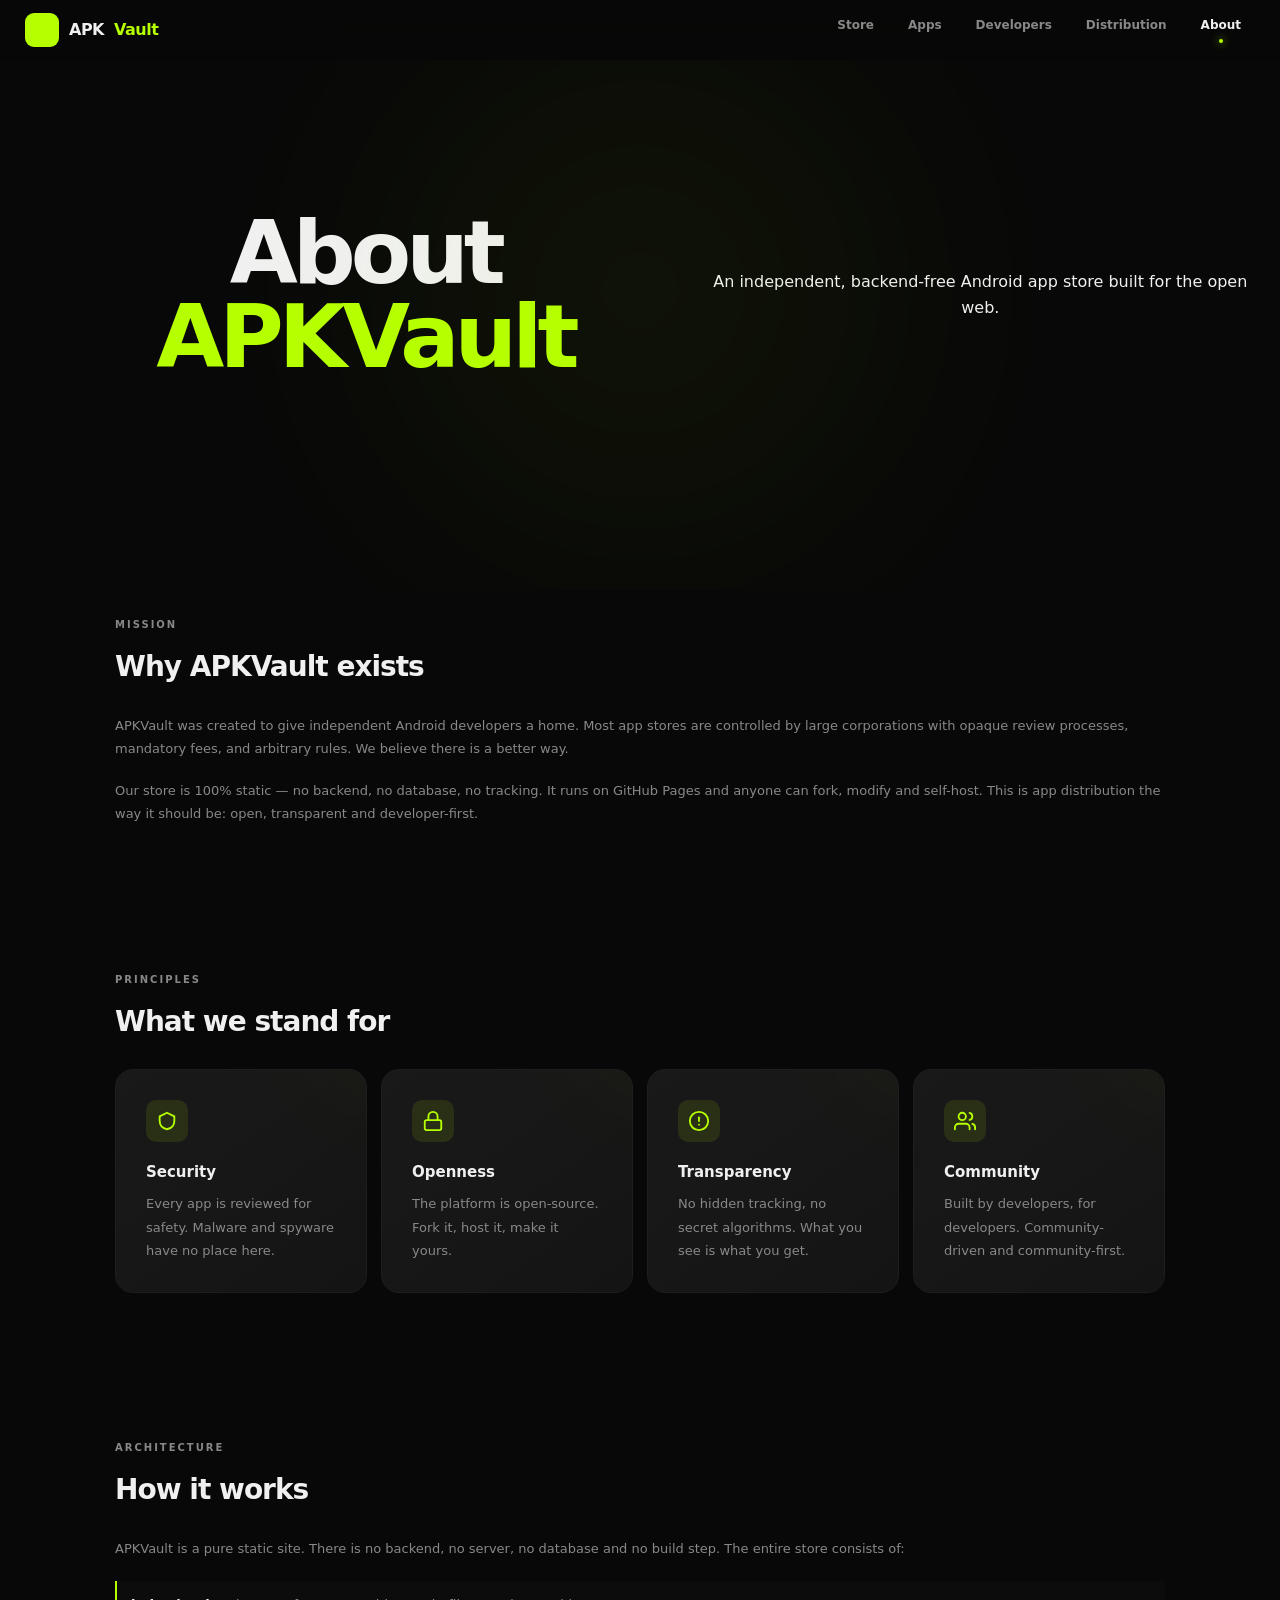
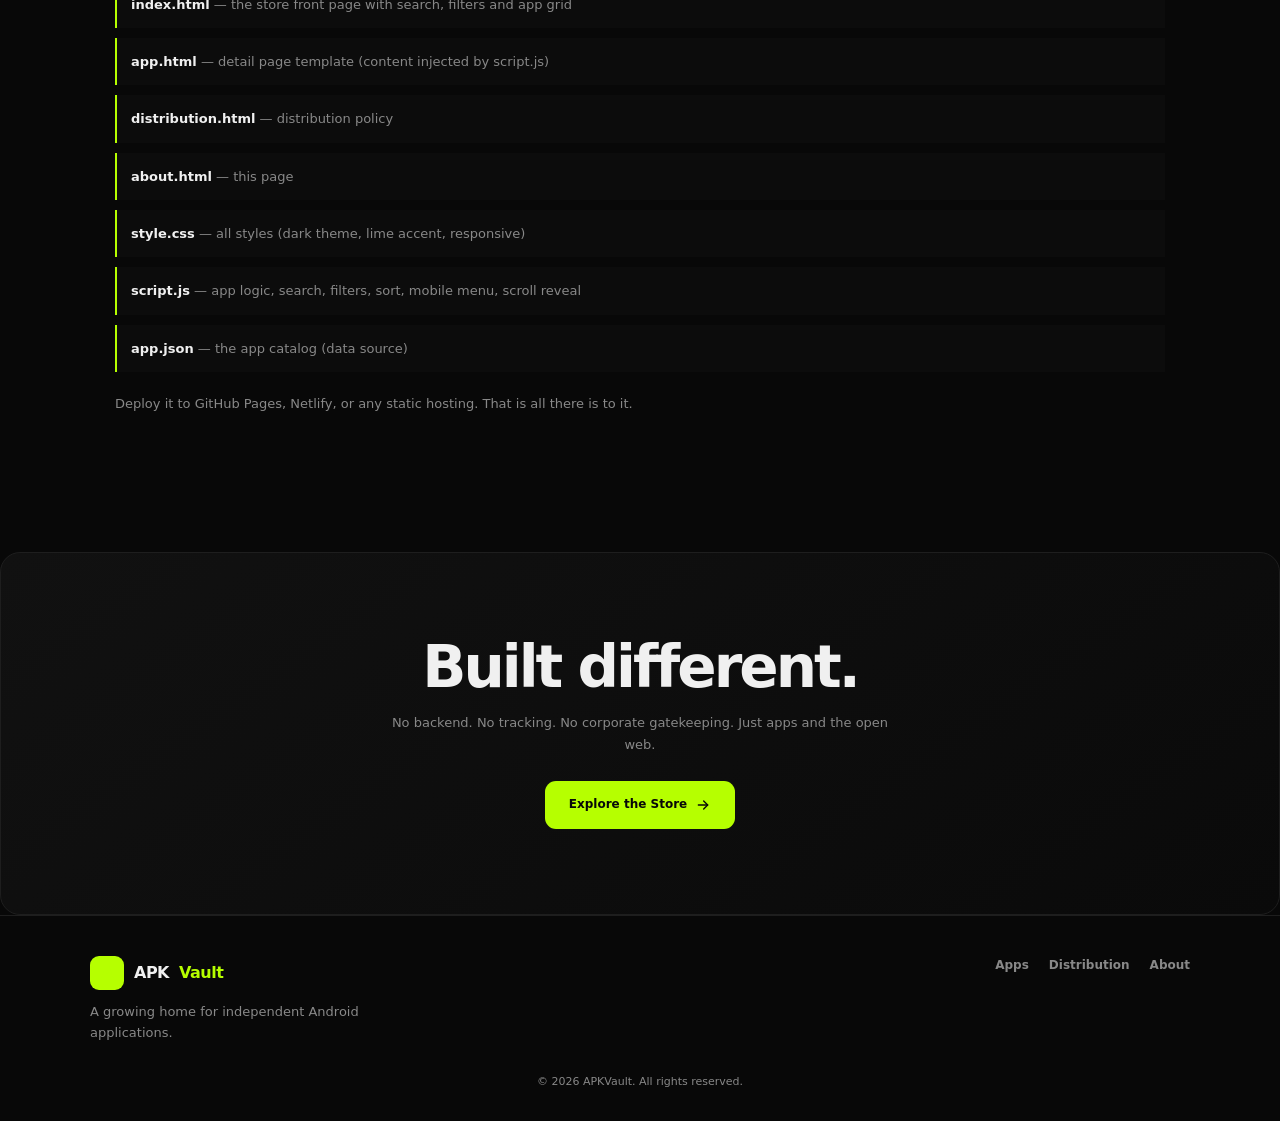
==== about.html @ dd22f953 "Add files via upload" ====
<!DOCTYPE html>
<html lang="en">

<head>

    <meta charset="UTF-8">

    <meta
        name="viewport"
        content="width=device-width, initial-scale=1.0"
    >

    <meta
        name="description"
        content="About APKVault — the independent, backend-free Android app store built for the open web."
    >

    <meta
        name="theme-color"
        content="#080808"
    >

    <title>About — APKVault</title>

    <link
        rel="stylesheet"
        href="style.css"
    >

</head>

<body>


<header class="navbar">

    <a
        href="index.html"
        class="logo"
    >

        <span class="logo-mark">
            A
        </span>

        APK<span>Vault</span>

    </a>


    <nav id="mainNav">

        <a href="index.html">
            Store
        </a>

        <a href="index.html#apps">
            Apps
        </a>

        <a href="index.html#developers">
            Developers
        </a>

        <a href="distribution.html">
            Distribution
        </a>

        <a href="about.html" class="active">
            About
        </a>

    </nav>


    <button
        class="mobile-menu"
        id="menuBtn"
        aria-label="Open navigation"
        aria-expanded="false"
    >

        <svg
            width="21"
            height="21"
            viewBox="0 0 24 24"
            fill="none"
            stroke="currentColor"
            stroke-width="2"
            stroke-linecap="round"
        >

            <path d="M4 6h16"/>
            <path d="M4 12h16"/>
            <path d="M4 18h16"/>

        </svg>

    </button>

</header>


<main>


<!-- ABOUT HERO -->

<section class="about-hero">

    <h1>
        About <span>APKVault</span>
    </h1>

    <p>
        An independent, backend-free Android app store
        built for the open web.
    </p>

</section>


<!-- MISSION -->

<section class="about-section reveal">

    <div class="about-section-heading">

        <p class="section-label">
            MISSION
        </p>

        <h2>
            Why APKVault exists
        </h2>

    </div>


    <div class="about-text">

        <p>
            APKVault was created to give independent Android
            developers a home. Most app stores are controlled
            by large corporations with opaque review processes,
            mandatory fees, and arbitrary rules. We believe
            there is a better way.
        </p>


        <p>
            Our store is 100% static — no backend, no database,
            no tracking. It runs on GitHub Pages and anyone
            can fork, modify and self-host. This is app
            distribution the way it should be: open,
            transparent and developer-first.
        </p>

    </div>

</section>


<!-- PRINCIPLES -->

<section class="about-section reveal">

    <div class="about-section-heading">

        <p class="section-label">
            PRINCIPLES
        </p>

        <h2>
            What we stand for
        </h2>

    </div>


    <div class="about-principles">


        <article class="about-card reveal">

            <div class="about-card-icon">

                <svg
                    width="22"
                    height="22"
                    viewBox="0 0 24 24"
                    fill="none"
                    stroke="currentColor"
                    stroke-width="2"
                    stroke-linecap="round"
                    stroke-linejoin="round"
                >

                    <path d="M12 3 4 7v5c0 5 3.5 8 8 9 4.5-1 8-4 8-9V7z"/>

                </svg>

            </div>


            <h3>
                Security
            </h3>

            <p>
                Every app is reviewed for safety.
                Malware and spyware have no place here.
            </p>

        </article>



        <article class="about-card reveal">

            <div class="about-card-icon">

                <svg
                    width="22"
                    height="22"
                    viewBox="0 0 24 24"
                    fill="none"
                    stroke="currentColor"
                    stroke-width="2"
                    stroke-linecap="round"
                    stroke-linejoin="round"
                >

                    <rect x="3" y="11" width="18" height="11" rx="2" ry="2"/>

                    <path d="M7 11V7a5 5 0 0 1 10 0v4"/>

                </svg>

            </div>


            <h3>
                Openness
            </h3>

            <p>
                The platform is open-source.
                Fork it, host it, make it yours.
            </p>

        </article>



        <article class="about-card reveal">

            <div class="about-card-icon">

                <svg
                    width="22"
                    height="22"
                    viewBox="0 0 24 24"
                    fill="none"
                    stroke="currentColor"
                    stroke-width="2"
                    stroke-linecap="round"
                    stroke-linejoin="round"
                >

                    <circle cx="12" cy="12" r="10"/>

                    <path d="M12 8v4"/>

                    <path d="M12 16h.01"/>

                </svg>

            </div>


            <h3>
                Transparency
            </h3>

            <p>
                No hidden tracking, no secret algorithms.
                What you see is what you get.
            </p>

        </article>



        <article class="about-card reveal">

            <div class="about-card-icon">

                <svg
                    width="22"
                    height="22"
                    viewBox="0 0 24 24"
                    fill="none"
                    stroke="currentColor"
                    stroke-width="2"
                    stroke-linecap="round"
                    stroke-linejoin="round"
                >

                    <path d="M17 21v-2a4 4 0 0 0-4-4H5a4 4 0 0 0-4 4v2"/>

                    <circle cx="9" cy="7" r="4"/>

                    <path d="M23 21v-2a4 4 0 0 0-3-3.87"/>

                    <path d="M17 3.13a4 4 0 0 1 0 7.75"/>

                </svg>

            </div>


            <h3>
                Community
            </h3>

            <p>
                Built by developers, for developers.
                Community-driven and community-first.
            </p>

        </article>


    </div>

</section>


<!-- ARCHITECTURE -->

<section class="about-section reveal">

    <div class="about-section-heading">

        <p class="section-label">
            ARCHITECTURE
        </p>

        <h2>
            How it works
        </h2>

    </div>


    <div class="about-text">

        <p>
            APKVault is a pure static site. There is no backend,
            no server, no database and no build step. The entire
            store consists of:
        </p>


        <ul>
            <li>
                <strong>index.html</strong> — the store front page with
                search, filters and app grid
            </li>

            <li>
                <strong>app.html</strong> — detail page template (content
                injected by script.js)
            </li>

            <li>
                <strong>distribution.html</strong> — distribution policy
            </li>

            <li>
                <strong>about.html</strong> — this page
            </li>

            <li>
                <strong>style.css</strong> — all styles (dark theme,
                lime accent, responsive)
            </li>

            <li>
                <strong>script.js</strong> — app logic, search, filters,
                sort, mobile menu, scroll reveal
            </li>

            <li>
                <strong>app.json</strong> — the app catalog (data source)
            </li>
        </ul>


        <p>
            Deploy it to GitHub Pages, Netlify, or any static
            hosting. That is all there is to it.
        </p>

    </div>

</section>


<!-- CTA -->

<section class="about-cta reveal">

    <h2>
        Built different.
    </h2>

    <p>
        No backend. No tracking. No corporate gatekeeping.
        Just apps and the open web.
    </p>


    <a
        href="index.html"
        class="main-download"
    >

        Explore the Store

        <svg
            width="17"
            height="17"
            viewBox="0 0 24 24"
            fill="none"
            stroke="currentColor"
            stroke-width="2"
            stroke-linecap="round"
            stroke-linejoin="round"
        >

            <path d="M5 12h14"/>

            <path d="m13 6 6 6-6 6"/>

        </svg>

    </a>

</section>


</main>



<footer>

    <div class="footer-content">

        <div class="footer-brand">

            <a
                href="index.html"
                class="logo"
            >

                <span class="logo-mark">
                    A
                </span>

                APK<span>Vault</span>

            </a>

            <p>
                A growing home for independent
                Android applications.
            </p>

        </div>


        <div class="footer-links">

            <a href="index.html#apps">
                Apps
            </a>

            <a href="distribution.html">
                Distribution
            </a>

            <a href="about.html">
                About
            </a>

        </div>

    </div>


    <div class="copyright">

        © 2026 APKVault. All rights reserved.

    </div>

</footer>



<script src="script.js"></script>

</body>

</html>
---- style.css ----
/* ==========================================================================
   APK VAULT — STYLE SHEET
   Dark theme · Lime accent · Static-first
   ========================================================================== */

/* ==========================================================================
   VARIABLES
   ========================================================================== */

:root {
    --lime:          #B6FF00;
    --lime-soft:     rgba(182, 255, 0, .1);
    --lime-glow:     rgba(182, 255, 0, .35);
    --bg:            #080808;
    --surface:       #111;
    --surface-hover: #161616;
    --border:        #1e1e1e;
    --border-hover:  #3c3c3c;
    --muted:         #888;
    --white:         #f0f0f0;
    --font:          'Inter', system-ui, -apple-system, sans-serif;
    --radius-sm:     8px;
    --radius:        14px;
    --radius-lg:     20px;
    --shadow:        0 4px 30px rgba(0,0,0,.4);
    --transition:    .25s ease;
}


/* ==========================================================================
   RESET / BASE
   ========================================================================== */

*, *::before, *::after {
    margin: 0;
    padding: 0;
    box-sizing: border-box;
}

html {
    scroll-behavior: smooth;
    -webkit-text-size-adjust: 100%;
}

body {
    font-family: var(--font);
    background: var(--bg);
    color: var(--white);
    line-height: 1.6;
    min-height: 100vh;
    overflow-x: hidden;
    -webkit-font-smoothing: antialiased;
}

a {
    color: inherit;
    text-decoration: none;
}

img {
    display: block;
    max-width: 100%;
    height: auto;
}

ul, ol {
    list-style: none;
}

button {
    cursor: pointer;
    border: none;
    background: none;
    color: inherit;
    font: inherit;
}

input, button {
    outline: none;
}

::selection {
    background: var(--lime);
    color: var(--bg);
}


/* ==========================================================================
   NAVBAR
   ========================================================================== */

.navbar {
    position: fixed;
    top: 0;
    left: 0;
    right: 0;
    z-index: 1000;
    display: flex;
    align-items: center;
    justify-content: space-between;
    padding: 0 25px;
    height: 60px;
    background: rgba(8, 8, 8, .85);
    backdrop-filter: blur(20px);
    -webkit-backdrop-filter: blur(20px);
    border-bottom: 1px solid transparent;
    transition: border-color var(--transition),
                background var(--transition);
}

.navbar.scrolled {
    border-bottom-color: var(--border);
    background: rgba(8, 8, 8, .95);
}

.logo {
    display: flex;
    align-items: center;
    gap: 10px;
    font-size: 16px;
    font-weight: 800;
    letter-spacing: -.5px;
}

.logo-mark {
    display: grid;
    place-items: center;
    width: 34px;
    height: 34px;
    border-radius: 9px;
    background: var(--lime);
    color: var(--bg);
    font-size: 16px;
    font-weight: 900;
    line-height: 1;
}

.logo span {
    color: var(--lime);
}

#mainNav {
    display: flex;
    gap: 6px;
}

#mainNav a {
    padding: 7px 14px;
    border-radius: var(--radius-sm);
    font-size: 12px;
    font-weight: 600;
    color: var(--muted);
    transition: color var(--transition),
                background var(--transition);
}

#mainNav a:hover {
    color: var(--white);
    background: var(--surface);
}

#mainNav a.active {
    color: var(--white);
}

#mainNav a.active::after {
    content: "";
    display: block;
    width: 4px;
    height: 4px;
    margin: 4px auto 0;
    border-radius: 50%;
    background: var(--lime);
    box-shadow: 0 0 8px var(--lime);
}

.mobile-menu {
    display: none;
    align-items: center;
    justify-content: center;
    width: 42px;
    height: 42px;
    border-radius: var(--radius-sm);
    color: var(--white);
    transition: background var(--transition);
}

.mobile-menu:hover {
    background: var(--surface);
}

.mobile-menu svg {
    display: block;
}


/* ==========================================================================
   HERO
   ========================================================================== */

.hero {
    position: relative;
    min-height: 590px;
    display: flex;
    align-items: center;
    padding: 100px 25px;
    overflow: hidden;
}

.hero::before {
    content: "";
    position: absolute;
    width: 600px;
    height: 600px;
    top: -100px;
    left: 50%;
    transform: translateX(-50%);
    background: var(--lime);
    opacity: .04;
    filter: blur(140px);
    border-radius: 50%;
    pointer-events: none;
}

.hero-content {
    position: relative;
    z-index: 1;
    max-width: 720px;
    margin: 0 auto;
    text-align: center;
}

.badge {
    display: inline-flex;
    align-items: center;
    gap: 10px;
    margin-bottom: 22px;
    color: var(--muted);
    font-size: 10px;
    font-weight: 700;
    letter-spacing: 2px;
    text-transform: uppercase;
}

.badge span {
    width: 6px;
    height: 6px;
    border-radius: 50%;
    background: var(--lime);
    box-shadow: 0 0 12px var(--lime);
}

.hero h1 {
    font-size: clamp(46px, 8vw, 88px);
    line-height: .95;
    letter-spacing: -4px;
    font-weight: 800;
    margin-bottom: 20px;
}

.hero h1 span {
    color: var(--lime);
}

.hero-content > p {
    max-width: 500px;
    margin: 0 auto 28px;
    color: var(--muted);
    font-size: 15px;
    line-height: 1.7;
}

.hero-actions {
    display: flex;
    align-items: center;
    justify-content: center;
    gap: 12px;
    margin-bottom: 24px;
}

.hero-primary {
    display: inline-flex;
    align-items: center;
    gap: 8px;
    height: 50px;
    padding: 0 30px;
    border-radius: 11px;
    background: var(--lime);
    color: var(--bg);
    font-size: 13px;
    font-weight: 800;
    transition: transform var(--transition),
                box-shadow var(--transition);
}

.hero-primary:hover {
    transform: translateY(-2px);
    box-shadow: 0 0 30px var(--lime-glow);
}

.hero-secondary {
    display: inline-flex;
    align-items: center;
    justify-content: center;
    height: 50px;
    padding: 0 24px;
    border: 1px solid var(--border);
    border-radius: 11px;
    background: var(--surface);
    color: var(--white);
    font-size: 12px;
    font-weight: 700;
    transition: transform var(--transition),
                border-color var(--transition),
                background var(--transition);
}

.hero-secondary:hover {
    transform: translateY(-2px);
    border-color: var(--border-hover);
    background: var(--surface-hover);
}

.store-note {
    display: inline-flex;
    align-items: center;
    gap: 8px;
    color: var(--muted);
    font-size: 12px;
}

.store-note svg {
    color: var(--lime);
}


/* ==========================================================================
   SECTION LABEL
   ========================================================================== */

.section-label {
    display: inline-flex;
    align-items: center;
    gap: 9px;
    color: var(--muted);
    font-size: 10px;
    font-weight: 700;
    letter-spacing: 2px;
    text-transform: uppercase;
    margin-bottom: 12px;
}

.section-label span {
    width: 6px;
    height: 6px;
    border-radius: 50%;
    background: var(--lime);
    box-shadow: 0 0 12px var(--lime);
}


/* ==========================================================================
   APPS SECTION
   ========================================================================== */

.apps-section {
    max-width: 1100px;
    margin: 0 auto;
    padding: 40px 25px 100px;
}

.section-header {
    display: flex;
    align-items: flex-end;
    justify-content: space-between;
    margin-bottom: 20px;
    flex-wrap: wrap;
    gap: 12px;
}

.section-header h2 {
    font-size: 32px;
    font-weight: 800;
    letter-spacing: -1.5px;
}

#resultCount {
    color: var(--muted);
    font-size: 12px;
    font-weight: 600;
}


/* ---- Search ---- */

.search-box {
    display: flex;
    align-items: center;
    gap: 10px;
    padding: 0 18px;
    height: 48px;
    border: 1px solid var(--border);
    border-radius: 11px;
    background: var(--surface);
    margin-bottom: 20px;
    transition: border-color var(--transition);
}

.search-box:focus-within {
    border-color: var(--lime);
}

.search-box svg {
    color: var(--muted);
    flex-shrink: 0;
}

.search-box input {
    flex: 1;
    border: none;
    background: none;
    color: var(--white);
    font-size: 13px;
    font-family: var(--font);
}

.search-box input::placeholder {
    color: var(--muted);
}


/* ---- Filters Row ---- */

.filters-row {
    display: flex;
    align-items: center;
    gap: 10px;
    margin-bottom: 28px;
    flex-wrap: wrap;
}

.category-filters {
    display: flex;
    gap: 6px;
    flex-wrap: wrap;
}

.category-btn {
    padding: 7px 16px;
    border-radius: 20px;
    border: 1px solid var(--border);
    background: transparent;
    color: var(--muted);
    font-size: 11px;
    font-weight: 700;
    letter-spacing: .5px;
    transition: all var(--transition);
    cursor: pointer;
}

.category-btn:hover {
    border-color: var(--border-hover);
    color: var(--white);
    background: var(--surface);
}

.category-btn.active {
    background: var(--lime);
    color: var(--bg);
    border-color: var(--lime);
}

.sort-select {
    margin-left: auto;
    display: flex;
    align-items: center;
    gap: 8px;
}

.sort-select label {
    color: var(--muted);
    font-size: 11px;
    font-weight: 600;
}

.sort-select select {
    height: 36px;
    padding: 0 28px 0 12px;
    border-radius: var(--radius-sm);
    border: 1px solid var(--border);
    background: var(--surface);
    color: var(--white);
    font-size: 11px;
    font-family: var(--font);
    font-weight: 600;
    cursor: pointer;
    appearance: none;
    -webkit-appearance: none;
    background-image: url("data:image/svg+xml,%3Csvg width='12' height='12' viewBox='0 0 24 24' fill='none' stroke='%23888' stroke-width='2' stroke-linecap='round' stroke-linejoin='round'%3E%3Cpath d='m6 9 6 6 6-6'/%3E%3C/svg%3E");
    background-repeat: no-repeat;
    background-position: right 10px center;
    transition: border-color var(--transition);
}

.sort-select select:focus {
    border-color: var(--lime);
}


/* ---- App Grid ---- */

.apps-grid {
    display: grid;
    grid-template-columns: repeat(auto-fill, minmax(280px, 1fr));
    gap: 14px;
}


/* ---- App Card ---- */

.app-card {
    position: relative;
    display: flex;
    flex-direction: column;
    background: var(--surface);
    border: 1px solid var(--border);
    border-radius: var(--radius);
    overflow: hidden;
    transition: transform var(--transition),
                border-color var(--transition),
                box-shadow var(--transition);
}

.app-card:hover {
    transform: translateY(-4px);
    border-color: var(--border-hover);
    box-shadow: var(--shadow);
}

.app-card-main {
    display: flex;
    gap: 14px;
    padding: 20px;
    flex: 1;
}

.app-card-icon {
    width: 52px;
    height: 52px;
    flex-shrink: 0;
    border-radius: 12px;
    overflow: hidden;
    background: var(--border);
    display: grid;
    place-items: center;
}

.app-card-icon img {
    width: 100%;
    height: 100%;
    object-fit: cover;
}

.app-card-content {
    flex: 1;
    min-width: 0;
}

.app-card-title-row {
    display: flex;
    align-items: center;
    gap: 8px;
    margin-bottom: 5px;
}

.app-card-title-row h3 {
    font-size: 15px;
    font-weight: 700;
    letter-spacing: -.3px;
    white-space: nowrap;
    overflow: hidden;
    text-overflow: ellipsis;
}

.featured-badge {
    padding: 3px 9px;
    border-radius: 20px;
    background: var(--lime-soft);
    color: var(--lime);
    font-size: 9px;
    font-weight: 800;
    letter-spacing: .5px;
    text-transform: uppercase;
    flex-shrink: 0;
}

.app-card-content > p {
    color: var(--muted);
    font-size: 12px;
    line-height: 1.5;
    margin-bottom: 10px;
    display: -webkit-box;
    -webkit-line-clamp: 2;
    line-clamp: 2;
    -webkit-box-orient: vertical;
    overflow: hidden;
}

.app-card-meta {
    display: flex;
    align-items: center;
    gap: 14px;
    font-size: 11px;
    color: var(--muted);
}

.app-card-meta .rating {
    display: inline-flex;
    align-items: center;
    gap: 4px;
    color: var(--lime);
}

.app-card-meta .rating svg {
    width: 13px;
    height: 13px;
}

.app-card-footer {
    display: flex;
    align-items: center;
    justify-content: space-between;
    padding: 12px 20px;
    border-top: 1px solid var(--border);
    font-size: 11px;
    color: var(--muted);
}

.app-card-arrow {
    color: var(--lime);
    display: flex;
}

.app-card-arrow svg {
    width: 16px;
    height: 16px;
}


/* ==========================================================================
   SKELETON LOADING
   ========================================================================== */

.skeleton-card {
    background: var(--surface);
    border: 1px solid var(--border);
    border-radius: var(--radius);
    padding: 20px;
    overflow: hidden;
}

.skeleton-card .skel-row {
    display: flex;
    gap: 14px;
}

.skeleton-card .skel-icon {
    width: 52px;
    height: 52px;
    border-radius: 12px;
    background: linear-gradient(110deg, var(--border) 30%, var(--surface-hover) 50%, var(--border) 70%);
    background-size: 200% 100%;
    animation: skeleton-shimmer 1.5s ease infinite;
}

.skeleton-card .skel-lines {
    flex: 1;
}

.skeleton-card .skel-line {
    height: 12px;
    border-radius: 6px;
    background: linear-gradient(110deg, var(--border) 30%, var(--surface-hover) 50%, var(--border) 70%);
    background-size: 200% 100%;
    animation: skeleton-shimmer 1.5s ease infinite;
    margin-bottom: 8px;
}

.skeleton-card .skel-line:last-child {
    width: 60%;
    margin-bottom: 0;
}

.skeleton-card .skel-footer {
    height: 1px;
    background: var(--border);
    margin: 14px -20px 0;
}

@keyframes skeleton-shimmer {
    0%   { background-position: 200% 0; }
    100% { background-position: -200% 0; }
}


/* ==========================================================================
   EMPTY / ERROR STATES
   ========================================================================== */

.empty-state,
.load-error {
    grid-column: 1 / -1;
    text-align: center;
    padding: 60px 20px;
}

.empty-state .empty-icon,
.load-error .load-error-icon {
    width: 48px;
    height: 48px;
    margin: 0 auto 16px;
    color: var(--muted);
}

.empty-state h3 {
    font-size: 20px;
    font-weight: 700;
    margin-bottom: 8px;
}

.empty-state p {
    color: var(--muted);
    font-size: 13px;
    margin-bottom: 16px;
}

.clear-search {
    padding: 8px 22px;
    border-radius: var(--radius-sm);
    background: var(--surface);
    border: 1px solid var(--border);
    color: var(--white);
    font-size: 12px;
    font-weight: 700;
    transition: all var(--transition);
}

.clear-search:hover {
    border-color: var(--lime);
    background: var(--lime-soft);
}

.load-error h2 {
    font-size: 20px;
    font-weight: 700;
    margin-bottom: 8px;
}

.load-error p {
    color: var(--muted);
    font-size: 13px;
    margin-bottom: 10px;
}

.load-error code {
    display: block;
    padding: 10px 16px;
    border-radius: var(--radius-sm);
    background: var(--surface);
    color: #f44;
    font-size: 12px;
    margin-bottom: 16px;
}

.load-error button {
    padding: 8px 22px;
    border-radius: var(--radius-sm);
    background: var(--lime);
    color: var(--bg);
    font-size: 12px;
    font-weight: 800;
    transition: all var(--transition);
}

.load-error button:hover {
    transform: translateY(-1px);
}

.page-error {
    text-align: center;
    padding: 80px 20px;
}

.page-error h1 {
    font-size: 24px;
    font-weight: 700;
    margin-bottom: 16px;
}

.page-error .download-btn {
    display: inline-flex;
    align-items: center;
    gap: 8px;
    padding: 10px 28px;
    border-radius: var(--radius-sm);
    background: var(--lime);
    color: var(--bg);
    font-size: 12px;
    font-weight: 800;
}


/* ==========================================================================
   LOADING SPINNER
   ========================================================================== */

.loading-state {
    grid-column: 1 / -1;
    text-align: center;
    padding: 60px 20px;
}

.loading-spinner {
    width: 36px;
    height: 36px;
    border: 3px solid var(--border);
    border-top-color: var(--lime);
    border-radius: 50%;
    animation: spin .8s linear infinite;
    margin: 0 auto 14px;
}

@keyframes spin {
    to { transform: rotate(360deg); }
}

.loading-state p {
    color: var(--muted);
    font-size: 13px;
}


/* ==========================================================================
   STORE VALUES SECTION
   ========================================================================== */

.store-section {
    padding: 80px 25px;
    border-top: 1px solid var(--border);
}

.store-section-inner {
    max-width: 1100px;
    margin: 0 auto;
}

.store-section-heading {
    max-width: 500px;
    margin-bottom: 50px;
}

.store-section-heading h2 {
    font-size: 32px;
    font-weight: 800;
    letter-spacing: -1.5px;
    margin-bottom: 12px;
}

.store-section-heading p {
    color: var(--muted);
    font-size: 14px;
    line-height: 1.7;
}

.store-values {
    display: grid;
    grid-template-columns: repeat(3, 1fr);
    gap: 14px;
}

.value-card {
    padding: 28px;
    background: var(--surface);
    border: 1px solid var(--border);
    border-radius: var(--radius);
    transition: transform var(--transition),
                border-color var(--transition);
}

.value-card:hover {
    transform: translateY(-3px);
    border-color: var(--border-hover);
}

.value-icon {
    width: 42px;
    height: 42px;
    display: grid;
    place-items: center;
    border-radius: 10px;
    background: var(--lime-soft);
    color: var(--lime);
    margin-bottom: 18px;
}

.value-card h3 {
    font-size: 17px;
    font-weight: 700;
    margin-bottom: 8px;
}

.value-card p {
    color: var(--muted);
    font-size: 12px;
    line-height: 1.7;
}


/* ==========================================================================
   DEVELOPER SECTION
   ========================================================================== */

.developer-section {
    padding: 80px 25px;
    border-top: 1px solid var(--border);
}

.developer-content {
    max-width: 500px;
}

.developer-content h2 {
    font-size: 38px;
    font-weight: 800;
    letter-spacing: -2px;
    line-height: 1.05;
    margin-bottom: 16px;
}

.developer-content h2 span {
    color: var(--lime);
}

.developer-content > p {
    color: var(--muted);
    font-size: 14px;
    line-height: 1.7;
    margin-bottom: 24px;
}


/* ==========================================================================
   CTA / MAIN DOWNLOAD BUTTON
   ========================================================================== */

.main-download {
    display: inline-flex;
    align-items: center;
    gap: 8px;
    height: 48px;
    padding: 0 24px;
    border-radius: 11px;
    background: var(--lime);
    color: var(--bg);
    font-size: 12px;
    font-weight: 800;
    transition: transform var(--transition),
                box-shadow var(--transition);
}

.main-download:hover {
    transform: translateY(-2px);
    box-shadow: 0 0 25px var(--lime-glow);
}

.main-download svg {
    width: 16px;
    height: 16px;
    flex-shrink: 0;
}


/* ==========================================================================
   APP DETAIL PAGE
   ========================================================================== */

.app-page {
    max-width: 1100px;
    margin: 0 auto;
    padding: 80px 25px 60px;
}

.back-link {
    display: inline-flex;
    align-items: center;
    gap: 8px;
    color: var(--muted);
    font-size: 12px;
    font-weight: 600;
    margin-bottom: 28px;
    transition: color var(--transition);
}

.back-link:hover {
    color: var(--lime);
}

.back-link svg {
    width: 16px;
    height: 16px;
}

.app-content {
    width: 100%;
}

/* ---- App Hero ---- */

.app-hero {
    display: flex;
    gap: 30px;
    align-items: flex-start;
    padding: 30px;
    background: var(--surface);
    border: 1px solid var(--border);
    border-radius: var(--radius-lg);
    margin-bottom: 24px;
}

.app-main-icon {
    width: 80px;
    height: 80px;
    flex-shrink: 0;
    border-radius: 18px;
    overflow: hidden;
    background: var(--border);
}

.app-main-icon img {
    width: 100%;
    height: 100%;
    object-fit: cover;
}

.app-main-info {
    flex: 1;
    min-width: 0;
}

.app-category {
    display: inline-block;
    padding: 4px 12px;
    border-radius: 20px;
    background: var(--lime-soft);
    color: var(--lime);
    font-size: 10px;
    font-weight: 800;
    letter-spacing: 1px;
    text-transform: uppercase;
    margin-bottom: 10px;
}

.app-main-info h1 {
    font-size: 28px;
    font-weight: 800;
    letter-spacing: -1px;
    margin-bottom: 8px;
}

.app-main-info > p {
    color: var(--muted);
    font-size: 14px;
    line-height: 1.6;
    margin-bottom: 18px;
}

.app-stats {
    display: flex;
    gap: 24px;
    margin-bottom: 22px;
}

.app-stats span {
    display: flex;
    flex-direction: column;
    font-size: 11px;
    color: var(--muted);
}

.app-stats strong {
    color: var(--white);
    font-size: 18px;
    font-weight: 800;
    line-height: 1.2;
}

/* ---- App Details ---- */

.app-details {
    display: grid;
    grid-template-columns: 1.2fr .8fr;
    gap: 24px;
    margin-bottom: 30px;
}

.details-main h2 {
    font-size: 20px;
    font-weight: 800;
    letter-spacing: -.5px;
    margin-bottom: 12px;
}

.details-main p {
    color: var(--muted);
    font-size: 13px;
    line-height: 1.8;
    margin-bottom: 24px;
}

.features-list {
    display: flex;
    flex-direction: column;
    gap: 10px;
}

.features-list li {
    display: flex;
    align-items: center;
    gap: 12px;
    padding: 12px 14px;
    border: 1px solid var(--border);
    border-radius: var(--radius-sm);
    background: rgba(255,255,255,.015);
    color: var(--white);
    font-size: 13px;
    transition: border-color var(--transition),
                background var(--transition);
}

.features-list li:hover {
    border-color: rgba(182,255,0,.2);
    background: rgba(182,255,0,.025);
}

.features-list li svg {
    width: 16px;
    height: 16px;
    color: var(--lime);
    flex-shrink: 0;
}

/* ---- Info Panel ---- */

.app-info-panel {
    padding: 24px;
    background: var(--surface);
    border: 1px solid var(--border);
    border-radius: var(--radius);
}

.app-info-panel h3 {
    font-size: 15px;
    font-weight: 700;
    margin-bottom: 18px;
    letter-spacing: -.3px;
}

.info-row {
    display: flex;
    justify-content: space-between;
    align-items: center;
    padding: 11px 0;
    border-bottom: 1px solid var(--border);
    font-size: 12px;
}

.info-row:last-child {
    border-bottom: none;
}

.info-row span {
    color: var(--muted);
}

.info-row strong {
    color: var(--white);
    font-weight: 600;
}

/* ---- Screenshots ---- */

.screenshots-section {
    margin-bottom: 30px;
}

.screenshots-section h2 {
    font-size: 20px;
    font-weight: 800;
    letter-spacing: -.5px;
    margin-bottom: 16px;
}

.screenshots {
    display: flex;
    gap: 12px;
    overflow-x: auto;
    padding-bottom: 8px;
    scroll-snap-type: x mandatory;
    -webkit-overflow-scrolling: touch;
}

.screenshots::-webkit-scrollbar {
    height: 4px;
}

.screenshots::-webkit-scrollbar-track {
    background: var(--border);
    border-radius: 2px;
}

.screenshots::-webkit-scrollbar-thumb {
    background: var(--lime-soft);
    border-radius: 2px;
}

.screenshots img {
    height: 320px;
    border-radius: var(--radius);
    scroll-snap-align: start;
    flex-shrink: 0;
    border: 1px solid var(--border);
}

.screenshots .empty-state {
    color: var(--muted);
    font-size: 13px;
    padding: 30px 0;
}

/* ---- App Distribution ---- */

.app-distribution {
    display: flex;
    align-items: center;
    justify-content: space-between;
    gap: 20px;
    padding: 30px;
    background: var(--surface);
    border: 1px solid var(--border);
    border-radius: var(--radius-lg);
    flex-wrap: wrap;
}

.app-distribution h2 {
    font-size: 20px;
    font-weight: 800;
    letter-spacing: -.5px;
    margin-bottom: 8px;
}

.app-distribution p {
    color: var(--muted);
    font-size: 13px;
    line-height: 1.6;
}


/* ==========================================================================
   DISTRIBUTION / LEGAL PAGE
   ========================================================================== */

.legal-page {
    max-width: 1100px;
    margin: 0 auto;
    padding: 90px 25px 80px;
}

.legal-page h1 {
    font-size: clamp(36px, 6vw, 56px);
    font-weight: 800;
    letter-spacing: -3px;
    line-height: 1;
    margin-bottom: 18px;
}

.legal-page h1 span {
    color: var(--lime);
}

.legal-intro {
    color: var(--muted);
    font-size: 15px;
    line-height: 1.7;
    max-width: 600px;
    margin-bottom: 40px;
}

.legal-grid {
    display: grid;
    grid-template-columns: repeat(auto-fill, minmax(300px, 1fr));
    gap: 14px;
    margin-bottom: 50px;
}

.legal-card {
    padding: 28px;
    background: var(--surface);
    border: 1px solid var(--border);
    border-radius: var(--radius);
    transition: transform var(--transition),
                border-color var(--transition);
}

.legal-card:hover {
    transform: translateY(-3px);
    border-color: var(--border-hover);
}

.legal-number {
    color: var(--lime);
    font-size: 10px;
    font-weight: 800;
    letter-spacing: 2px;
    margin-bottom: 14px;
}

.legal-card h2 {
    font-size: 18px;
    font-weight: 700;
    letter-spacing: -.3px;
    margin-bottom: 10px;
}

.legal-card p {
    color: var(--muted);
    font-size: 12px;
    line-height: 1.7;
}

.official-source {
    display: flex;
    align-items: center;
    justify-content: space-between;
    gap: 20px;
    padding: 30px;
    background: var(--surface);
    border: 1px solid var(--border);
    border-radius: var(--radius-lg);
    margin-bottom: 30px;
    flex-wrap: wrap;
}

.official-source h2 {
    font-size: 20px;
    font-weight: 800;
    letter-spacing: -.5px;
    margin-bottom: 6px;
}

.legal-disclaimer {
    color: var(--muted);
    font-size: 12px;
    line-height: 1.7;
    border-top: 1px solid var(--border);
    padding-top: 20px;
}


/* ==========================================================================
   ABOUT PAGE
   ========================================================================== */

.about-hero {
    position: relative;
    min-height: 590px;
    display: flex;
    align-items: center;
    justify-content: center;
    padding: 100px 25px;
    text-align: center;
    overflow: hidden;
}

.about-hero::before {
    content: "";
    position: absolute;
    width: 500px;
    height: 500px;
    top: 40px;
    left: 50%;
    transform: translateX(-50%);
    background: var(--lime);
    opacity: .045;
    filter: blur(130px);
    border-radius: 50%;
    pointer-events: none;
}

.about-hero-content {
    position: relative;
    z-index: 1;
    max-width: 850px;
}

.about-label {
    display: inline-flex;
    align-items: center;
    gap: 9px;
    margin-bottom: 22px;
    color: var(--muted);
    font-size: 10px;
    font-weight: 700;
    letter-spacing: 2px;
}

.about-label span {
    width: 6px;
    height: 6px;
    border-radius: 50%;
    background: var(--lime);
    box-shadow: 0 0 12px var(--lime);
}

.about-hero h1 {
    max-width: 850px;
    font-size: clamp(48px, 8vw, 88px);
    line-height: .95;
    letter-spacing: -5px;
    font-weight: 800;
}

.about-hero h1 span {
    color: var(--lime);
}

.about-hero-content > p {
    max-width: 600px;
    margin: 28px auto 0;
    color: var(--muted);
    font-size: 15px;
    line-height: 1.8;
}

.about-actions {
    display: flex;
    justify-content: center;
    align-items: center;
    gap: 10px;
    margin-top: 30px;
}

.about-secondary {
    height: 48px;
    display: inline-flex;
    align-items: center;
    justify-content: center;
    padding: 0 22px;
    border: 1px solid var(--border);
    border-radius: 11px;
    background: var(--surface);
    color: var(--white);
    text-decoration: none;
    font-size: 12px;
    font-weight: 700;
    transition: transform var(--transition),
                border-color var(--transition),
                background var(--transition);
}

.about-secondary:hover {
    transform: translateY(-2px);
    border-color: var(--border-hover);
    background: var(--surface-hover);
}

.about-section {
    width: 100%;
    max-width: 1100px;
    margin: auto;
    padding: 20px 25px 120px;
}

.about-section.reveal,
.about-card.reveal {
    opacity: 1;
    transform: none;
}

.about-section-heading {
    margin-bottom: 24px;
}

.about-section-heading h2 {
    color: var(--white);
    font-size: 28px;
    font-weight: 800;
    letter-spacing: -1px;
}

.about-text {
    color: var(--muted);
    font-size: 13px;
    line-height: 1.8;
}

.about-text p {
    margin-bottom: 18px;
}

.about-text p:last-child {
    margin-bottom: 0;
}

.about-text ul {
    display: grid;
    gap: 10px;
    margin: 20px 0;
}

.about-text li {
    padding: 12px 14px;
    border-left: 2px solid var(--lime);
    background: rgba(255,255,255,.015);
}

.about-text strong {
    color: var(--white);
}

.about-principles {
    display: grid;
    grid-template-columns: repeat(4, minmax(0, 1fr));
    gap: 14px;
}

.about-card-icon {
    width: 42px;
    height: 42px;
    display: grid;
    place-items: center;
    margin-bottom: 18px;
    border-radius: 10px;
    background: var(--lime-soft);
    color: var(--lime);
}

.about-card h3 {
    margin-bottom: 8px;
    color: var(--white);
    font-size: 15px;
    font-weight: 700;
}

.about-card p {
    margin: 0;
    color: var(--muted);
    font-size: 12px;
    line-height: 1.7;
}

.about-grid {
    display: grid;
    grid-template-columns: 1.1fr .9fr;
    gap: 16px;
}

.about-card {
    position: relative;
    padding: 30px;
    background: linear-gradient(145deg, rgba(255,255,255,.035), rgba(255,255,255,.01)),
                var(--surface);
    border: 1px solid var(--border);
    border-radius: 18px;
    overflow: hidden;
}

.about-card::before {
    content: "";
    position: absolute;
    width: 140px;
    height: 140px;
    top: -100px;
    right: -80px;
    background: var(--lime);
    opacity: .035;
    filter: blur(55px);
    border-radius: 50%;
}

.about-card-number {
    margin-bottom: 20px;
    color: var(--lime);
    font-size: 10px;
    font-weight: 800;
    letter-spacing: 2px;
}

.about-card h2 {
    margin-bottom: 15px;
    color: var(--white);
    font-size: 25px;
    letter-spacing: -1px;
}

.about-card p {
    margin-bottom: 15px;
    color: var(--muted);
    font-size: 13px;
    line-height: 1.8;
}

.about-card p:last-child {
    margin-bottom: 0;
}

.principles {
    display: flex;
    flex-direction: column;
    gap: 10px;
}

.principle {
    display: flex;
    align-items: center;
    gap: 13px;
    padding: 13px;
    border: 1px solid var(--border);
    border-radius: 11px;
    background: rgba(255,255,255,.015);
    transition: border-color var(--transition),
                background var(--transition);
}

.principle:hover {
    border-color: rgba(182,255,0,.2);
    background: rgba(182,255,0,.025);
}

.principle-icon {
    width: 38px;
    height: 38px;
    flex-shrink: 0;
    display: grid;
    place-items: center;
    border-radius: 9px;
    background: var(--lime-soft);
    color: var(--lime);
}

.principle h3 {
    margin-bottom: 2px;
    color: var(--white);
    font-size: 12px;
}

.principle p {
    margin: 0;
    font-size: 10px;
}

.about-platform {
    display: grid;
    grid-template-columns: 1fr 1fr;
    gap: 50px;
    margin-top: 16px;
    padding: 40px;
    background: var(--surface);
    border: 1px solid var(--border);
    border-radius: 18px;
}

.about-platform h2 {
    margin-bottom: 13px;
    font-size: 28px;
    letter-spacing: -1px;
}

.about-platform p {
    max-width: 520px;
    color: var(--muted);
    font-size: 13px;
    line-height: 1.8;
}

.platform-points {
    display: flex;
    flex-direction: column;
    justify-content: center;
    gap: 9px;
}

.platform-points div {
    display: flex;
    align-items: center;
    gap: 14px;
    padding: 14px;
    border-bottom: 1px solid var(--border);
}

.platform-points strong {
    color: var(--lime);
    font-size: 10px;
    letter-spacing: 1px;
}

.platform-points span {
    color: #b5b5b5;
    font-size: 12px;
}

.about-cta {
    position: relative;
    margin-top: 16px;
    padding: 85px 30px;
    overflow: hidden;
    text-align: center;
    background: linear-gradient(145deg, #111, #0a0a0a);
    border: 1px solid var(--border);
    border-radius: 20px;
}

.cta-glow {
    position: absolute;
    width: 300px;
    height: 300px;
    left: 50%;
    top: 50%;
    transform: translate(-50%, -50%);
    background: var(--lime);
    opacity: .035;
    filter: blur(100px);
    border-radius: 50%;
    pointer-events: none;
}

.about-cta-content {
    position: relative;
    z-index: 1;
}

.about-cta h2 {
    margin-bottom: 16px;
    font-size: clamp(35px, 6vw, 58px);
    line-height: 1;
    letter-spacing: -3px;
}

.about-cta h2 span {
    color: var(--lime);
}

.about-cta p {
    max-width: 500px;
    margin: auto auto 25px;
    color: var(--muted);
    font-size: 13px;
    line-height: 1.7;
}


/* ==========================================================================
   FOOTER
   ========================================================================== */

footer {
    border-top: 1px solid var(--border);
    padding: 40px 25px 30px;
}

.footer-content {
    max-width: 1100px;
    margin: 0 auto;
    display: flex;
    justify-content: space-between;
    align-items: flex-start;
    gap: 40px;
    margin-bottom: 30px;
}

.footer-brand p {
    color: var(--muted);
    font-size: 13px;
    line-height: 1.6;
    margin-top: 12px;
    max-width: 280px;
}

.footer-links {
    display: flex;
    gap: 20px;
    flex-wrap: wrap;
}

.footer-links a {
    color: var(--muted);
    font-size: 12px;
    font-weight: 600;
    transition: color var(--transition);
}

.footer-links a:hover {
    color: var(--white);
}

.copyright {
    text-align: center;
    color: var(--muted);
    font-size: 11px;
}


/* ==========================================================================
   BACK TO TOP
   ========================================================================== */

.back-to-top {
    position: fixed;
    bottom: 24px;
    right: 24px;
    width: 44px;
    height: 44px;
    border-radius: 50%;
    background: var(--surface);
    border: 1px solid var(--border);
    color: var(--lime);
    display: flex;
    align-items: center;
    justify-content: center;
    z-index: 900;
    opacity: 0;
    pointer-events: none;
    transform: translateY(10px);
    transition: opacity var(--transition),
                transform var(--transition),
                border-color var(--transition);
}

.back-to-top.visible {
    opacity: 1;
    pointer-events: auto;
    transform: translateY(0);
}

.back-to-top:hover {
    border-color: var(--lime);
    transform: translateY(-2px);
}

.back-to-top svg {
    width: 20px;
    height: 20px;
}


/* ==========================================================================
   SCROLL REVEAL
   ========================================================================== */

.reveal {
    opacity: 0;
    transform: translateY(24px);
    transition: opacity .6s ease,
                transform .6s ease;
}

.app-card.reveal {
    opacity: 1;
    transform: none;
}

.reveal.revealed {
    opacity: 1;
    transform: translateY(0);
}


/* ==========================================================================
   RESPONSIVE
   ========================================================================== */

@media (max-width: 900px) {
    .store-values {
        grid-template-columns: 1fr;
    }

    .app-details {
        grid-template-columns: 1fr;
    }

    .app-hero {
        flex-direction: column;
        align-items: center;
        text-align: center;
    }

    .app-stats {
        justify-content: center;
    }

    .app-main-info {
        display: flex;
        flex-direction: column;
        align-items: center;
    }
}

@media (max-width: 800px) {
    .about-grid,
    .about-platform,
    .about-principles {
        grid-template-columns: 1fr;
    }

    .about-platform {
        gap: 30px;
    }
}

@media (max-width: 768px) {
    #mainNav {
        position: fixed;
        top: 60px;
        left: 0;
        right: 0;
        background: rgba(8, 8, 8, .97);
        backdrop-filter: blur(20px);
        -webkit-backdrop-filter: blur(20px);
        border-bottom: 1px solid var(--border);
        flex-direction: column;
        padding: 16px 25px;
        gap: 4px;
        transform: translateY(-110%);
        opacity: 0;
        transition: transform .3s ease,
                    opacity .3s ease;
        pointer-events: none;
    }

    #mainNav.open {
        transform: translateY(0);
        opacity: 1;
        pointer-events: auto;
    }

    #mainNav a {
        padding: 12px 16px;
        font-size: 14px;
    }

    .mobile-menu {
        display: flex;
    }
}

@media (max-width: 700px) {
    .app-page {
        overflow: hidden;
    }

    .screenshots {
        max-width: 100%;
    }

    .screenshots img {
        width: min(240px, 100%);
        height: auto;
        aspect-ratio: 9 / 16;
        object-fit: cover;
    }

    .hero {
        min-height: 540px;
        padding: 80px 20px;
    }

    .hero h1 {
        letter-spacing: -2px;
    }

    .hero-actions {
        flex-direction: column;
    }

    .hero-primary,
    .hero-secondary {
        width: 100%;
        justify-content: center;
    }

    .apps-section {
        padding-left: 20px;
        padding-right: 20px;
    }

    .about-hero {
        min-height: 540px;
        padding: 80px 20px;
    }

    .about-hero h1 {
        letter-spacing: -3px;
    }

    .about-actions {
        flex-direction: column;
    }

    .about-actions .main-download,
    .about-secondary {
        width: 100%;
    }

    .about-section {
        padding-left: 20px;
        padding-right: 20px;
    }

    .about-card,
    .about-platform {
        padding: 22px;
    }

    .about-cta {
        padding: 65px 20px;
    }

    .developer-content h2 {
        font-size: 30px;
    }

    .footer-content {
        flex-direction: column;
        gap: 20px;
    }
}

@media (max-width: 500px) {
    .apps-grid {
        grid-template-columns: 1fr;
    }

    .legal-grid {
        grid-template-columns: 1fr;
    }

    .app-stats {
        flex-direction: column;
        gap: 12px;
        align-items: flex-start;
    }

    .app-main-info {
        align-items: flex-start;
    }
}


/* ==========================================================================
   BODY MENU-OPEN LOCK
   ========================================================================== */

body.menu-open {
    overflow: hidden;
}
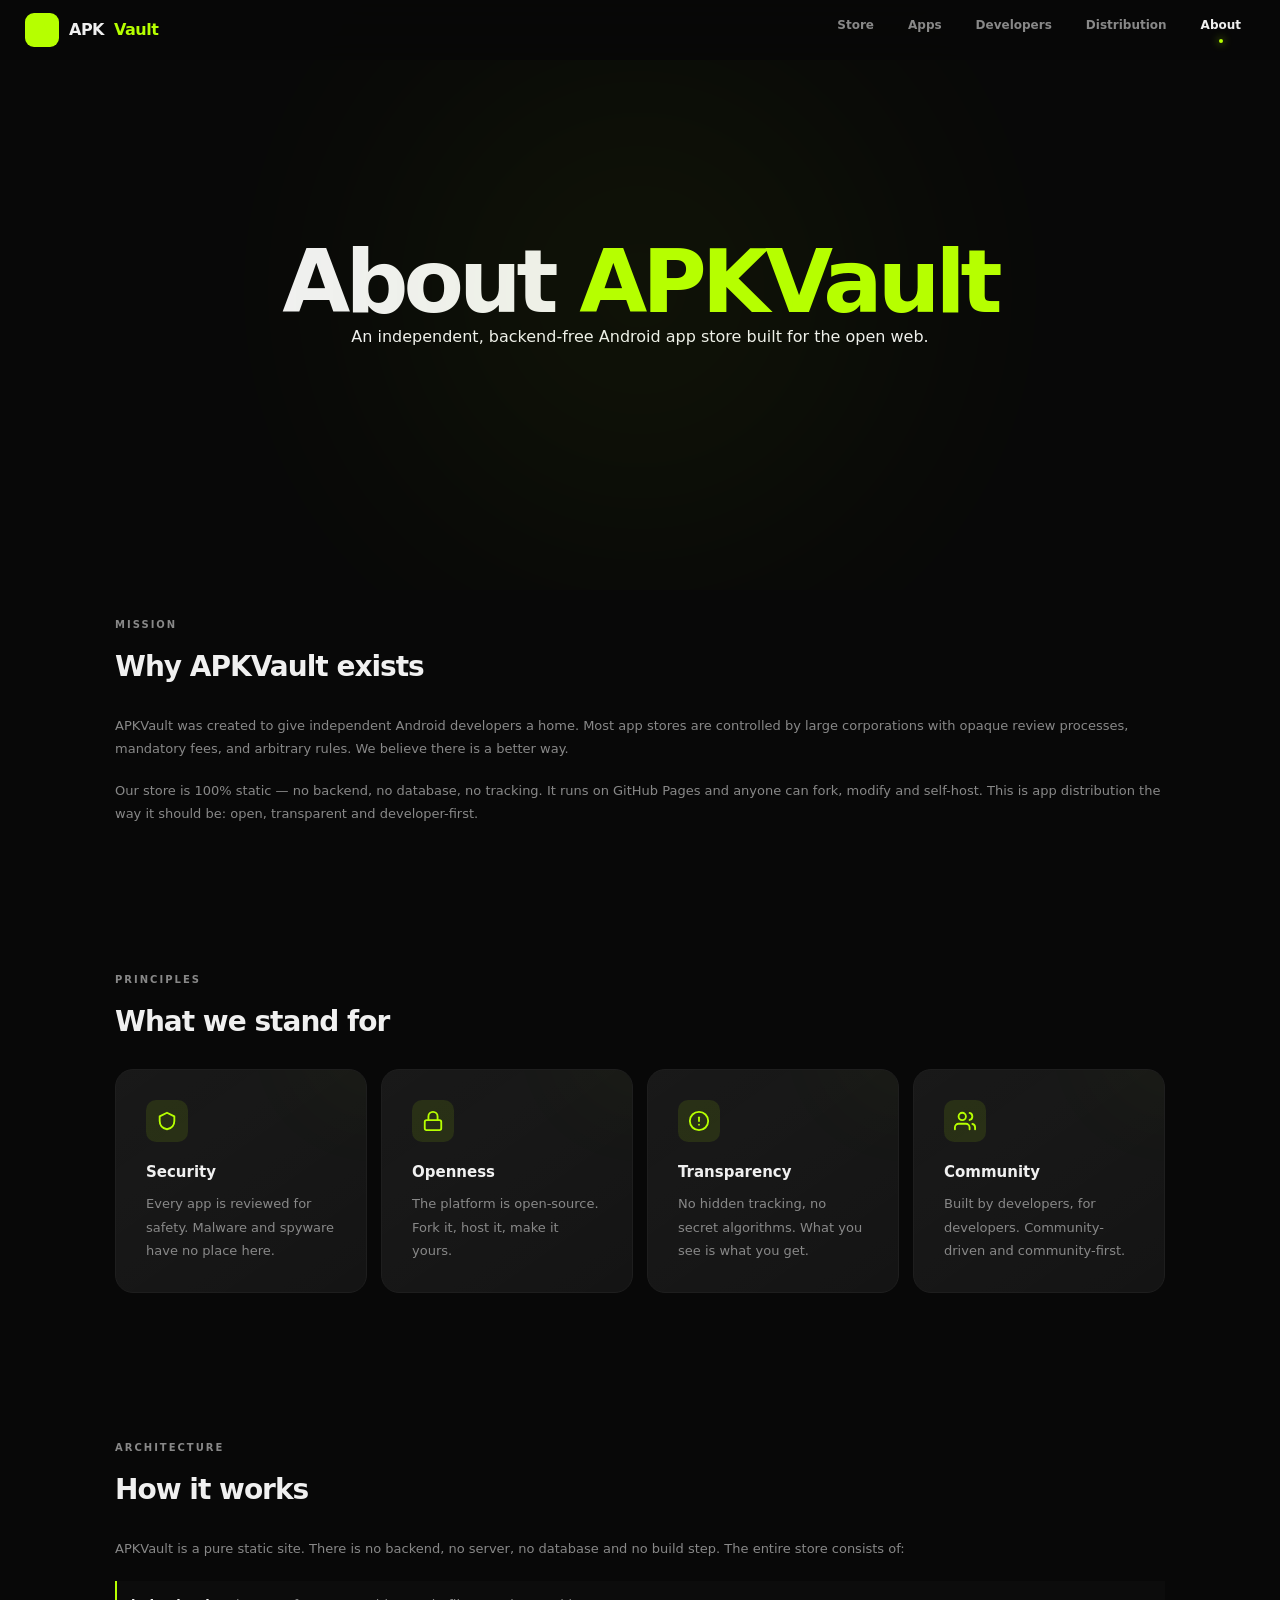
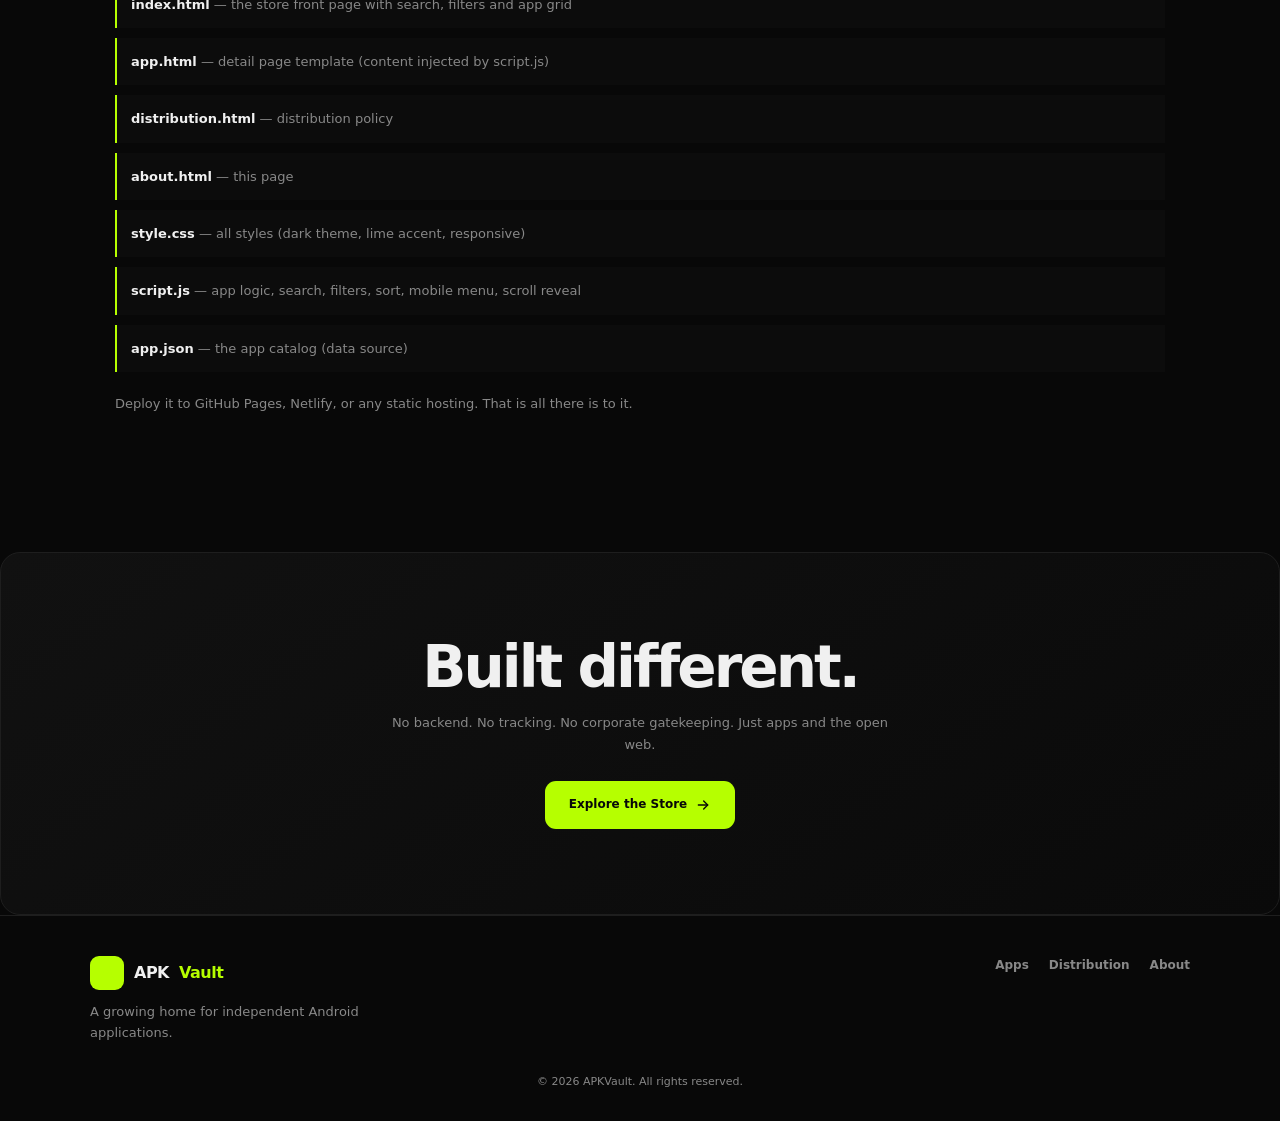
==== commit 0b75da9f: "Remove unnecessary line break in about.html" ====
--- a/about.html
+++ b/about.html
@@ -515,4 +515,4 @@
 
 </body>
 
-</html>+</html>
--- a/style.css
+++ b/style.css
@@ -40,6 +40,27 @@
 html {
     scroll-behavior: smooth;
     -webkit-text-size-adjust: 100%;
+    scrollbar-color: var(--lime) var(--surface);
+    scrollbar-width: thin;
+}
+
+::-webkit-scrollbar {
+    width: 9px;
+    height: 9px;
+}
+
+::-webkit-scrollbar-track {
+    background: var(--bg);
+}
+
+::-webkit-scrollbar-thumb {
+    border: 2px solid var(--bg);
+    border-radius: 999px;
+    background: var(--border-hover);
+}
+
+::-webkit-scrollbar-thumb:hover {
+    background: var(--lime);
 }
 
 body {
@@ -515,6 +536,22 @@
     gap: 14px;
 }
 
+.pagination {
+    display: flex;
+    justify-content: center;
+    min-height: 48px;
+    margin-top: 22px;
+}
+
+.pagination[hidden] {
+    display: none;
+}
+
+.load-more-btn {
+    gap: 8px;
+    padding: 12px 24px;
+}
+
 
 /* ---- App Card ---- */
 
@@ -1374,6 +1411,7 @@
     position: relative;
     min-height: 590px;
     display: flex;
+    flex-direction: column;
     align-items: center;
     justify-content: center;
     padding: 100px 25px;
@@ -2061,4 +2099,211 @@
 
 body.menu-open {
     overflow: hidden;
-}+}
+
+
+/* ========================================================================
+   ADMIN PAGE
+========================================================================= */
+
+.admin-page {
+    max-width: 960px;
+    margin: 0 auto;
+    padding: 32px 20px 64px;
+    background: var(--bg);
+}
+
+.admin-page header {
+    margin-bottom: 30px;
+}
+
+.admin-page h1 {
+    display: flex;
+    align-items: center;
+    gap: 12px;
+    margin-bottom: 10px;
+    color: var(--white);
+    font-size: clamp(24px, 5vw, 34px);
+}
+
+.admin-page h1 .icon,
+.admin-page .icon {
+    color: var(--lime);
+}
+
+.admin-page .intro {
+    max-width: 680px;
+    color: var(--muted);
+    line-height: 1.7;
+}
+
+.admin-page .form-section {
+    padding: 24px;
+    margin-bottom: 16px;
+    background: var(--surface);
+    border: 1px solid var(--border);
+    border-radius: var(--radius);
+}
+
+.admin-page .form-section h2 {
+    margin-bottom: 18px;
+    color: var(--white);
+    font-size: 16px;
+}
+
+.admin-page .form-section h2::after {
+    content: "";
+    display: block;
+    width: 28px;
+    height: 2px;
+    margin-top: 8px;
+    background: var(--lime);
+}
+
+.admin-page .form-group {
+    margin-bottom: 16px;
+}
+
+.admin-page .form-group:last-child {
+    margin-bottom: 0;
+}
+
+.admin-page label {
+    display: block;
+    margin-bottom: 7px;
+    color: var(--muted);
+    font-size: 12px;
+    font-weight: 700;
+}
+
+.admin-page input,
+.admin-page textarea,
+.admin-page select {
+    width: 100%;
+    padding: 12px 13px;
+    border: 1px solid var(--border);
+    border-radius: var(--radius-sm);
+    background: var(--surface-hover);
+    color: var(--white);
+    font: inherit;
+    font-size: 14px;
+}
+
+.admin-page input:focus,
+.admin-page textarea:focus,
+.admin-page select:focus {
+    border-color: var(--lime);
+    outline: 2px solid rgba(182,255,0,.12);
+}
+
+.admin-page input[type="file"] {
+    padding: 9px;
+    font-size: 12px;
+}
+
+.admin-page textarea {
+    min-height: 88px;
+    resize: vertical;
+}
+
+.admin-page .row {
+    display: grid;
+    grid-template-columns: repeat(2, minmax(0, 1fr));
+    gap: 15px;
+}
+
+.admin-page .actions {
+    display: flex;
+    flex-wrap: wrap;
+    gap: 10px;
+    margin-top: 22px;
+}
+
+.admin-page .actions button {
+    display: inline-flex;
+    align-items: center;
+    justify-content: center;
+    gap: 9px;
+    min-height: 44px;
+    padding: 11px 18px;
+    border: 1px solid var(--lime);
+    border-radius: var(--radius-sm);
+    background: var(--lime);
+    color: #0a0a0a;
+    font-size: 13px;
+    font-weight: 800;
+}
+
+.admin-page .actions button:hover {
+    transform: translateY(-1px);
+    box-shadow: 0 0 20px rgba(182,255,0,.27);
+}
+
+.admin-page .actions .btn-secondary {
+    border-color: var(--border-hover);
+    background: var(--surface-hover);
+    color: var(--white);
+}
+
+.admin-page .icon {
+    width: 18px;
+    height: 18px;
+    fill: none;
+    stroke: currentColor;
+    stroke-width: 1.8;
+    stroke-linecap: round;
+    stroke-linejoin: round;
+    flex-shrink: 0;
+}
+
+.admin-page #status {
+    padding: 14px 16px;
+    margin-top: 16px;
+    border: 1px solid var(--lime-border, rgba(182,255,0,.25));
+    border-radius: var(--radius-sm);
+    background: var(--lime-soft);
+    color: var(--lime);
+    font-size: 13px;
+    line-height: 1.8;
+}
+
+.admin-page #status:empty {
+    display: none;
+}
+
+.admin-page .status-warning {
+    color: #ffb000;
+}
+
+.admin-page .preview-box {
+    padding: 18px;
+    margin-top: 16px;
+    max-height: 300px;
+    overflow: auto;
+    border: 1px solid var(--border);
+    border-radius: var(--radius-sm);
+    background: var(--surface);
+    color: var(--lime);
+    font-family: monospace;
+    font-size: 12px;
+    white-space: pre-wrap;
+}
+
+@media (max-width: 620px) {
+    .admin-page {
+        padding: 24px 14px 48px;
+    }
+
+    .admin-page .form-section {
+        padding: 18px;
+    }
+
+    .admin-page .row {
+        grid-template-columns: 1fr;
+        gap: 0;
+    }
+
+    .admin-page .actions button {
+        width: 100%;
+    }
+}
